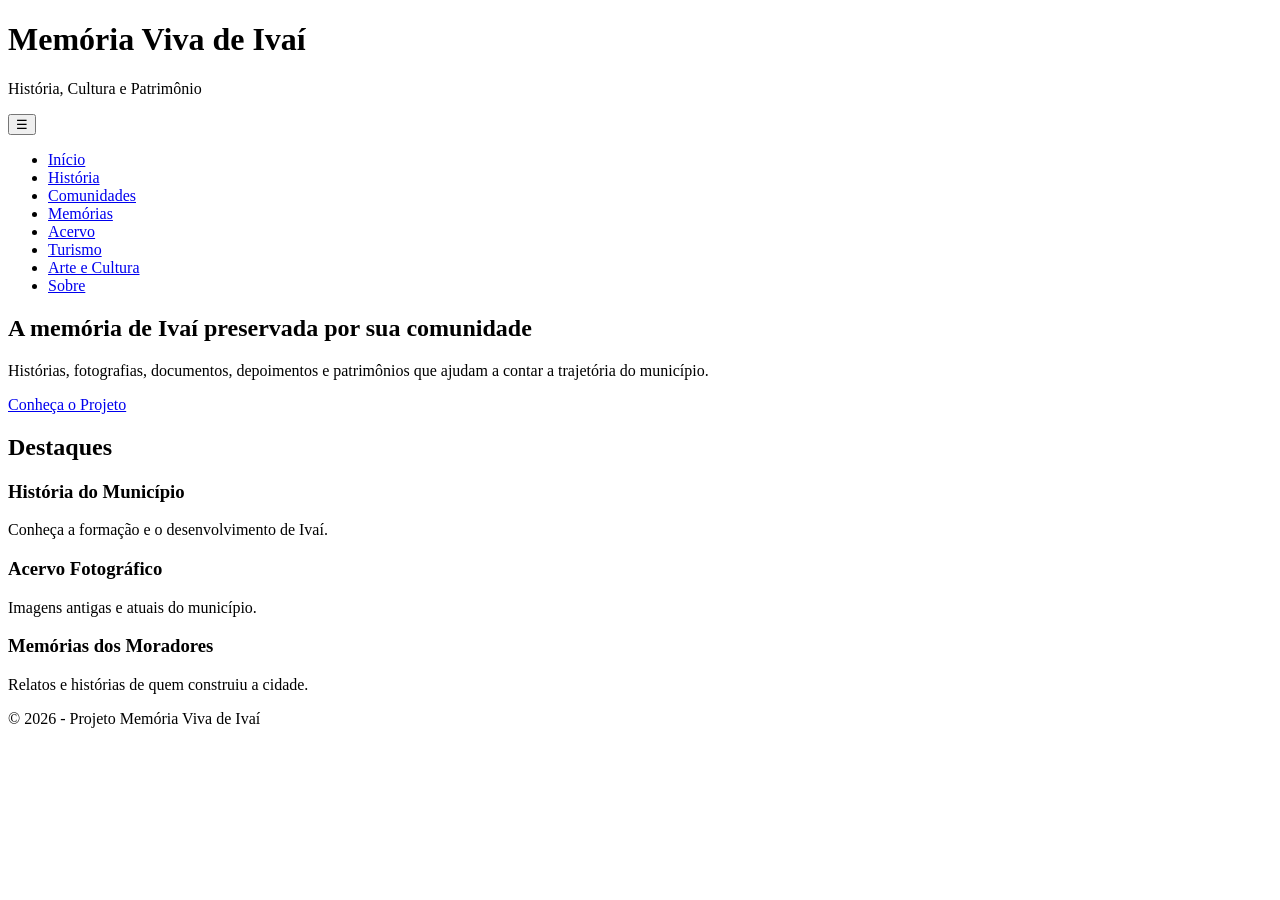
==== index.html @ f8ae531d "index" ====
<!DOCTYPE html>
<html lang="pt-BR">

<head>

    <meta charset="UTF-8">
    <meta name="viewport" content="width=device-width, initial-scale=1.0">

    <title>Memória Viva de Ivaí</title>

    <meta name="description"
        content="Portal colaborativo dedicado à história, memória, cultura e patrimônio do município de Ivaí - Paraná.">

    <link rel="stylesheet" href="css/style.css">

</head>

<body>

    <header>

        <div class="logo">
            <h1>Memória Viva de Ivaí</h1>
            <p>História, Cultura e Patrimônio</p>
        </div>

        <nav>

            <button id="menu-mobile">
                ☰
            </button>

            <ul id="menu">

                <li><a href="index.html">Início</a></li>

                <li><a href="historia.html">História</a></li>

                <li><a href="comunidades.html">Comunidades</a></li>

                <li><a href="memorias.html">Memórias</a></li>

                <li><a href="acervo.html">Acervo</a></li>

                <li><a href="turismo.html">Turismo</a></li>

                <li><a href="cultura.html">Arte e Cultura</a></li>

                <li><a href="sobre.html">Sobre</a></li>

            </ul>

        </nav>

    </header>

    <main>

        <section class="hero">

            <div class="hero-texto">

                <h2>A memória de Ivaí preservada por sua comunidade</h2>

                <p>
                    Histórias, fotografias, documentos,
                    depoimentos e patrimônios que ajudam a contar
                    a trajetória do município.
                </p>

                <a href="sobre.html" class="botao">
                    Conheça o Projeto
                </a>

            </div>

        </section>

        <section class="destaques">

            <h2>Destaques</h2>

            <div class="cards">

                <article class="card">

                    <h3>História do Município</h3>

                    <p>
                        Conheça a formação e o desenvolvimento de Ivaí.
                    </p>

                </article>

                <article class="card">

                    <h3>Acervo Fotográfico</h3>

                    <p>
                        Imagens antigas e atuais do município.
                    </p>

                </article>

                <article class="card">

                    <h3>Memórias dos Moradores</h3>

                    <p>
                        Relatos e histórias de quem construiu a cidade.
                    </p>

                </article>

            </div>

        </section>

    </main>

    <footer>

        <p>
            © 2026 - Projeto Memória Viva de Ivaí
        </p>

    </footer>

    <script src="js/main.js"></script>

</body>

</html>
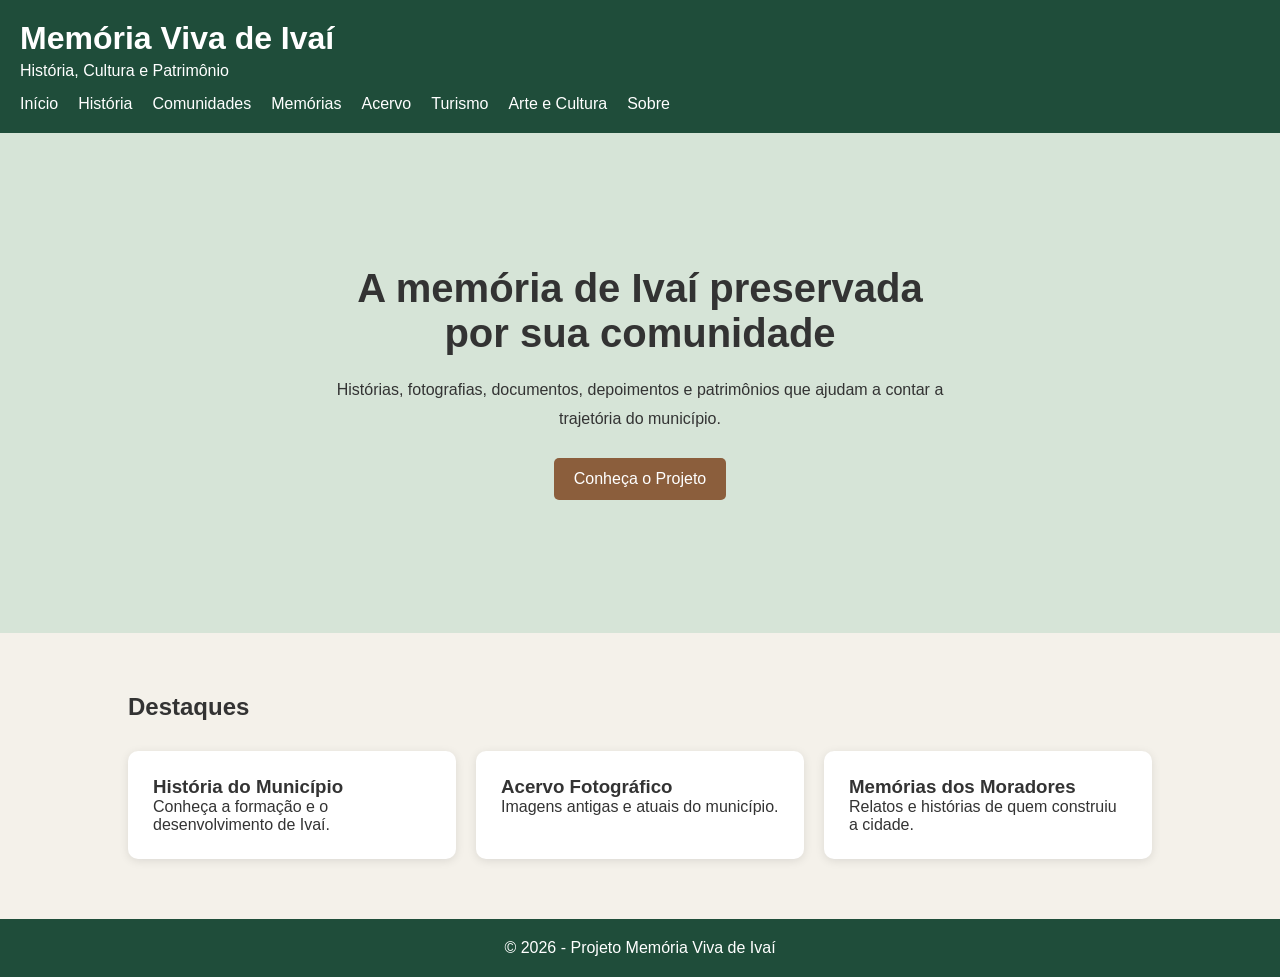
==== commit 3f8855e5: "css" ====
--- a/index.html
+++ b/index.html
@@ -11,7 +11,7 @@
     <meta name="description"
         content="Portal colaborativo dedicado à história, memória, cultura e patrimônio do município de Ivaí - Paraná.">
 
-    <link rel="stylesheet" href="css/style.css">
+    <link rel="stylesheet" href="style.css">
 
 </head>
 
--- a/style.css
+++ b/style.css
@@ -0,0 +1,127 @@
+*{
+    margin:0;
+    padding:0;
+    box-sizing:border-box;
+}
+
+body{
+    font-family:Arial, Helvetica, sans-serif;
+    background:#f4f1ea;
+    color:#333;
+}
+
+header{
+    background:#1f4d3a;
+    color:white;
+    padding:20px;
+}
+
+.logo h1{
+    margin-bottom:5px;
+}
+
+nav{
+    margin-top:15px;
+}
+
+#menu{
+    display:flex;
+    gap:20px;
+    list-style:none;
+}
+
+#menu a{
+    color:white;
+    text-decoration:none;
+}
+
+#menu a:hover{
+    text-decoration:underline;
+}
+
+#menu-mobile{
+    display:none;
+}
+
+.hero{
+    min-height:500px;
+
+    display:flex;
+    align-items:center;
+    justify-content:center;
+
+    text-align:center;
+
+    background:#d6e4d7;
+}
+
+.hero-texto{
+    max-width:700px;
+    padding:30px;
+}
+
+.hero h2{
+    font-size:2.5rem;
+    margin-bottom:20px;
+}
+
+.hero p{
+    line-height:1.8;
+}
+
+.botao{
+
+    display:inline-block;
+
+    margin-top:25px;
+
+    padding:12px 20px;
+
+    background:#8b5e3c;
+
+    color:white;
+
+    text-decoration:none;
+
+    border-radius:5px;
+}
+
+.destaques{
+    padding:60px 10%;
+}
+
+.destaques h2{
+    margin-bottom:30px;
+}
+
+.cards{
+    display:flex;
+    gap:20px;
+    flex-wrap:wrap;
+}
+
+.card{
+
+    flex:1;
+
+    min-width:250px;
+
+    background:white;
+
+    padding:25px;
+
+    border-radius:10px;
+
+    box-shadow:0 2px 10px rgba(0,0,0,0.1);
+}
+
+footer{
+
+    background:#1f4d3a;
+
+    color:white;
+
+    text-align:center;
+
+    padding:20px;
+}
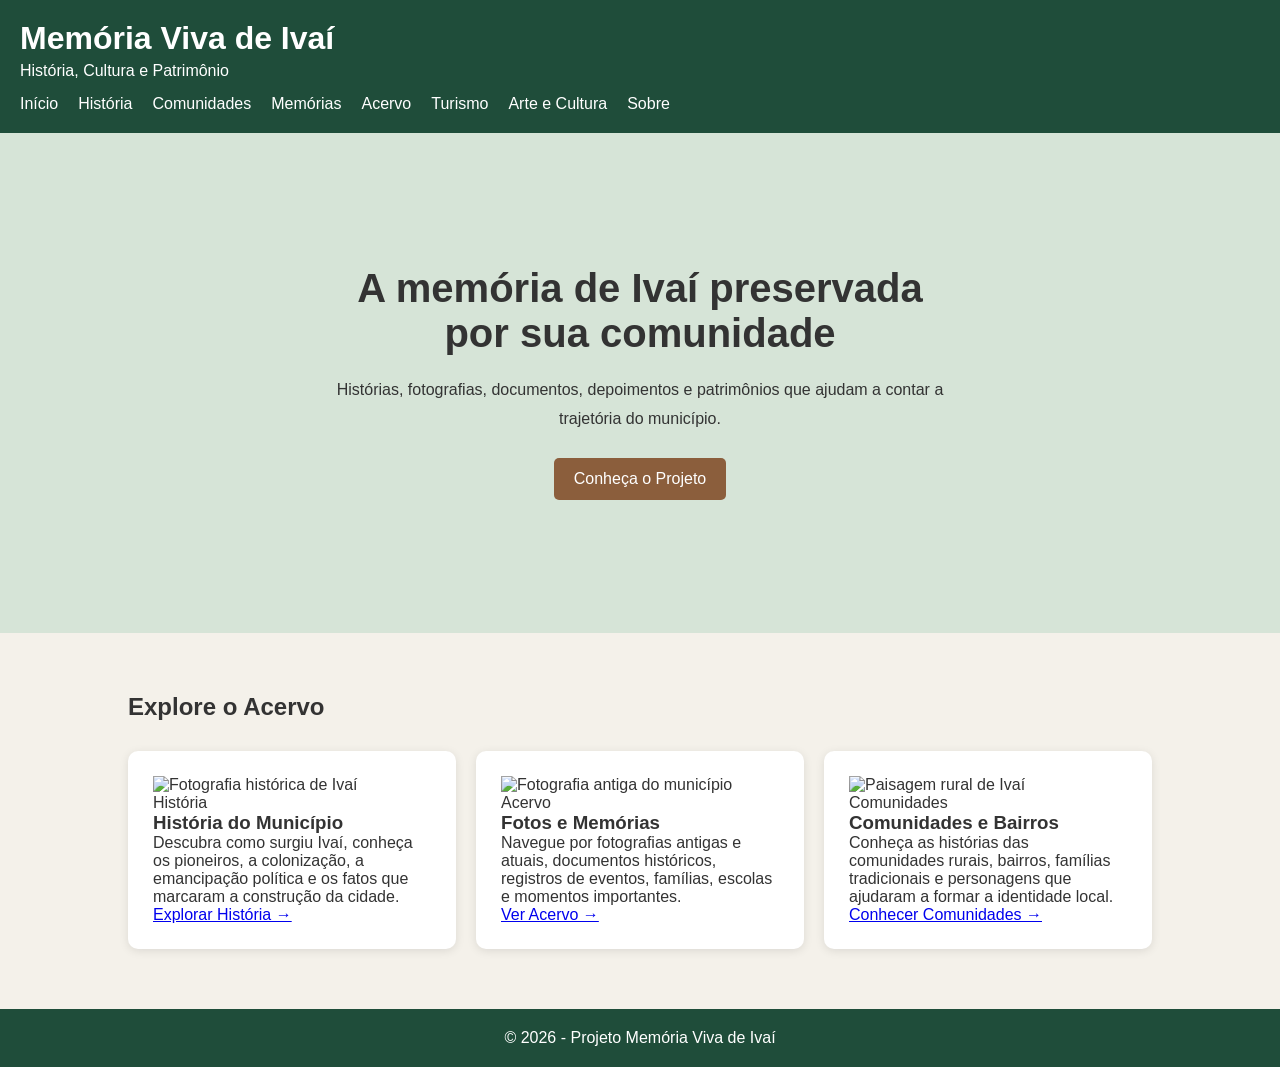
==== commit af3bb8bb: "artigos" ====
--- a/index.html
+++ b/index.html
@@ -78,37 +78,82 @@
 
         <section class="destaques">
 
-            <h2>Destaques</h2>
+            <h2>Explore o Acervo</h2>
 
             <div class="cards">
 
                 <article class="card">
 
-                    <h3>História do Município</h3>
+                    <img src="imagens/capa/historia.jpg"
+                        alt="Fotografia histórica de Ivaí">
 
-                    <p>
-                        Conheça a formação e o desenvolvimento de Ivaí.
-                    </p>
+                    <div class="card-conteudo">
+
+                        <span class="categoria">História</span>
+
+                        <h3>História do Município</h3>
+
+                        <p>
+                            Descubra como surgiu Ivaí, conheça os pioneiros,
+                            a colonização, a emancipação política e os fatos
+                            que marcaram a construção da cidade.
+                        </p>
+
+                        <a href="historia.html" class="botao-card">
+                            Explorar História →
+                        </a>
+
+                    </div>
 
                 </article>
 
                 <article class="card">
 
-                    <h3>Acervo Fotográfico</h3>
+                    <img src="imagens/capa/acervo.jpg"
+                        alt="Fotografia antiga do município">
 
-                    <p>
-                        Imagens antigas e atuais do município.
-                    </p>
+                    <div class="card-conteudo">
+
+                        <span class="categoria">Acervo</span>
+
+                        <h3>Fotos e Memórias</h3>
+
+                        <p>
+                            Navegue por fotografias antigas e atuais,
+                            documentos históricos, registros de eventos,
+                            famílias, escolas e momentos importantes.
+                        </p>
+
+                        <a href="acervo.html" class="botao-card">
+                            Ver Acervo →
+                        </a>
+
+                    </div>
 
                 </article>
 
                 <article class="card">
 
-                    <h3>Memórias dos Moradores</h3>
+                    <img src="imagens/capa/comunidades.jpg"
+                        alt="Paisagem rural de Ivaí">
 
-                    <p>
-                        Relatos e histórias de quem construiu a cidade.
-                    </p>
+                    <div class="card-conteudo">
+
+                        <span class="categoria">Comunidades</span>
+
+                        <h3>Comunidades e Bairros</h3>
+
+                        <p>
+                            Conheça as histórias das comunidades rurais,
+                            bairros, famílias tradicionais e personagens
+                            que ajudaram a formar a identidade local.
+                        </p>
+
+                        <a href="comunidades.html" class="botao-card">
+                            Conhecer Comunidades →
+                        </a>
+
+                    </div>
 
                 </article>
 
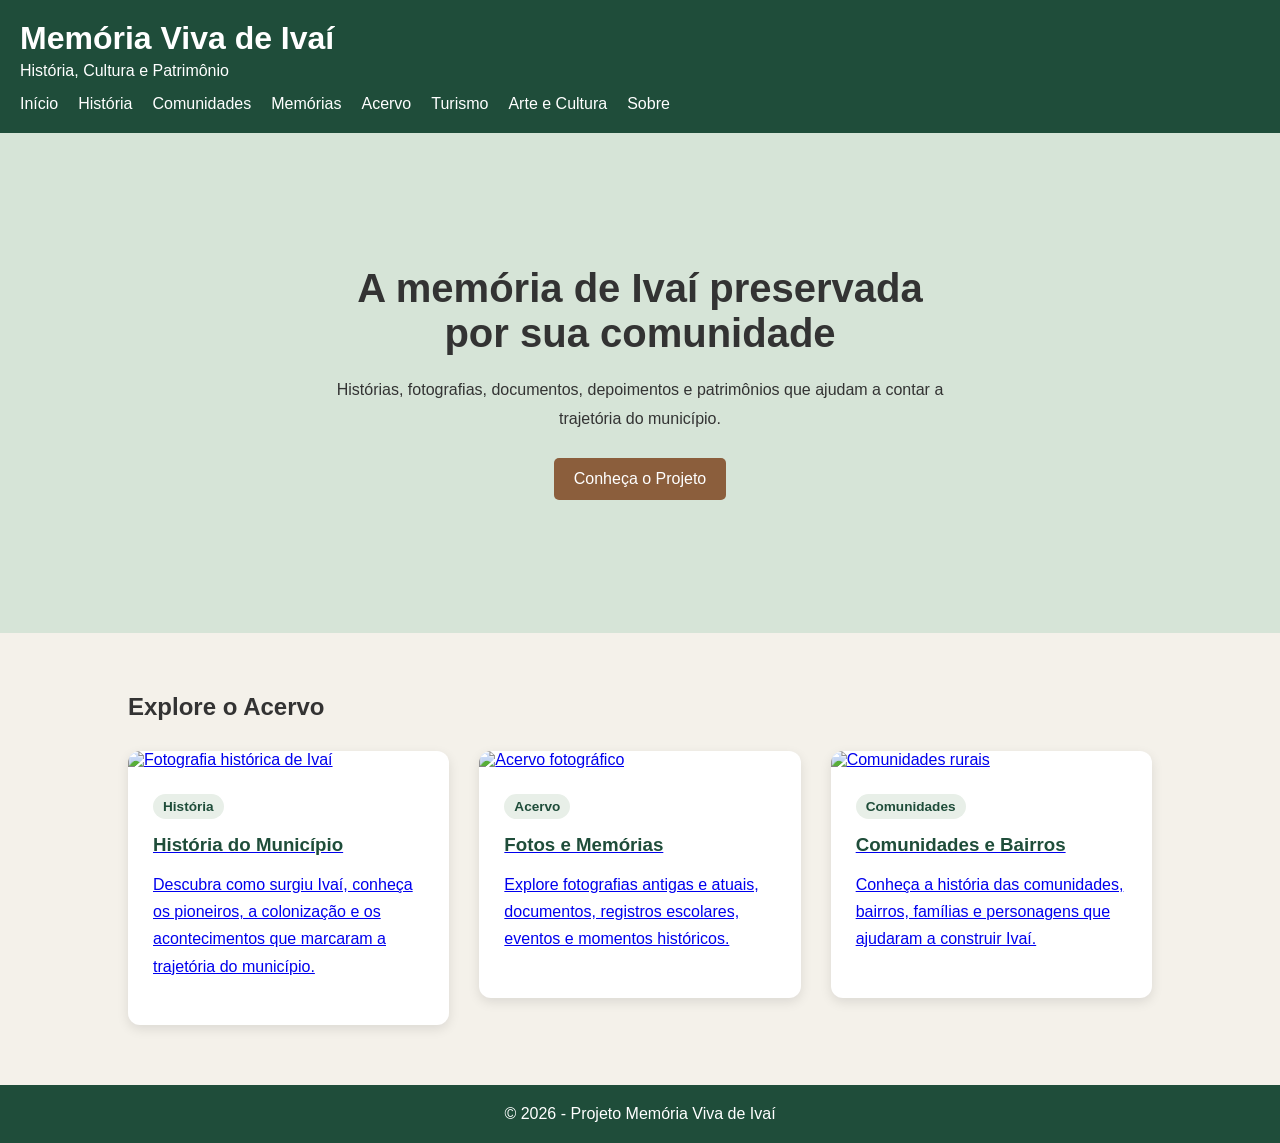
==== commit 6b877536: "sec" ====
--- a/index.html
+++ b/index.html
@@ -82,80 +82,80 @@
 
             <div class="cards">
 
-                <article class="card">
+                <a href="historia.html" class="card-link">
 
-                    <img src="imagens/capa/historia.jpg"
-                        alt="Fotografia histórica de Ivaí">
+                    <article class="card">
 
-                    <div class="card-conteudo">
+                        <img src="imagens/capa/historia.jpg"
+                            alt="Fotografia histórica de Ivaí">
 
-                        <span class="categoria">História</span>
+                        <div class="card-conteudo">
 
-                        <h3>História do Município</h3>
+                            <span class="categoria">História</span>
 
-                        <p>
-                            Descubra como surgiu Ivaí, conheça os pioneiros,
-                            a colonização, a emancipação política e os fatos
-                            que marcaram a construção da cidade.
-                        </p>
+                            <h3>História do Município</h3>
 
-                        <a href="historia.html" class="botao-card">
-                            Explorar História →
-                        </a>
+                            <p>
+                                Descubra como surgiu Ivaí, conheça os pioneiros,
+                                a colonização e os acontecimentos que marcaram
+                                a trajetória do município.
+                            </p>
 
-                    </div>
+                        </div>
 
-                </article>
+                    </article>
 
-                <article class="card">
+                </a>
 
-                    <img src="imagens/capa/acervo.jpg"
-                        alt="Fotografia antiga do município">
+                <a href="acervo.html" class="card-link">
 
-                    <div class="card-conteudo">
+                    <article class="card">
 
-                        <span class="categoria">Acervo</span>
+                        <img src="imagens/capa/acervo.jpg"
+                            alt="Acervo fotográfico">
 
-                        <h3>Fotos e Memórias</h3>
+                        <div class="card-conteudo">
 
-                        <p>
-                            Navegue por fotografias antigas e atuais,
-                            documentos históricos, registros de eventos,
-                            famílias, escolas e momentos importantes.
-                        </p>
+                            <span class="categoria">Acervo</span>
 
-                        <a href="acervo.html" class="botao-card">
-                            Ver Acervo →
-                        </a>
+                            <h3>Fotos e Memórias</h3>
 
-                    </div>
+                            <p>
+                                Explore fotografias antigas e atuais,
+                                documentos, registros escolares,
+                                eventos e momentos históricos.
+                            </p>
 
-                </article>
+                        </div>
 
-                <article class="card">
+                    </article>
 
-                    <img src="imagens/capa/comunidades.jpg"
-                        alt="Paisagem rural de Ivaí">
+                </a>
 
-                    <div class="card-conteudo">
+                <a href="comunidades.html" class="card-link">
 
-                        <span class="categoria">Comunidades</span>
+                    <article class="card">
 
-                        <h3>Comunidades e Bairros</h3>
+                        <img src="imagens/capa/comunidades.jpg"
+                            alt="Comunidades rurais">
 
-                        <p>
-                            Conheça as histórias das comunidades rurais,
-                            bairros, famílias tradicionais e personagens
-                            que ajudaram a formar a identidade local.
-                        </p>
+                        <div class="card-conteudo">
 
-                        <a href="comunidades.html" class="botao-card">
-                            Conhecer Comunidades →
-                        </a>
+                            <span class="categoria">Comunidades</span>
 
-                    </div>
+                            <h3>Comunidades e Bairros</h3>
 
-                </article>
+                            <p>
+                                Conheça a história das comunidades,
+                                bairros, famílias e personagens
+                                que ajudaram a construir Ivaí.
+                            </p>
+
+                        </div>
+
+                    </article>
+
+                </a>
 
             </div>
 
--- a/style.css
+++ b/style.css
@@ -95,24 +95,66 @@
 }
 
 .cards{
-    display:flex;
-    gap:20px;
-    flex-wrap:wrap;
+    display:grid;
+    grid-template-columns:repeat(auto-fit,minmax(320px,1fr));
+    gap:30px;
 }
 
 .card{
+    background:white;
+    border-radius:12px;
+    overflow:hidden;
+    box-shadow:0 4px 12px rgba(0,0,0,0.1);
+    transition:0.3s;
+}
 
-    flex:1;
+.card:hover{
+    transform:translateY(-5px);
+}
 
-    min-width:250px;
+.card img{
+    width:100%;
+    height:220px;
+    object-fit:cover;
+}
 
-    background:white;
+.card-conteudo{
+    padding:25px;
+}
 
-    padding:25px;
+.categoria{
+    display:inline-block;
+    background:#e8efe8;
+    color:#1f4d3a;
+    padding:5px 10px;
+    border-radius:20px;
+    font-size:0.85rem;
+    font-weight:bold;
+    margin-bottom:15px;
+}
 
-    border-radius:10px;
+.card h3{
+    margin-bottom:15px;
+    color:#1f4d3a;
+}
 
-    box-shadow:0 2px 10px rgba(0,0,0,0.1);
+.card p{
+    line-height:1.7;
+    margin-bottom:20px;
+}
+
+.botao-card{
+    display:inline-block;
+    text-decoration:none;
+    color:white;
+    background:#1f4d3a;
+    padding:10px 18px;
+    border-radius:5px;
+    transition:0.3s;
+}
+
+.botao-card:hover{
+    background:#16382b;
 }
 
 footer{
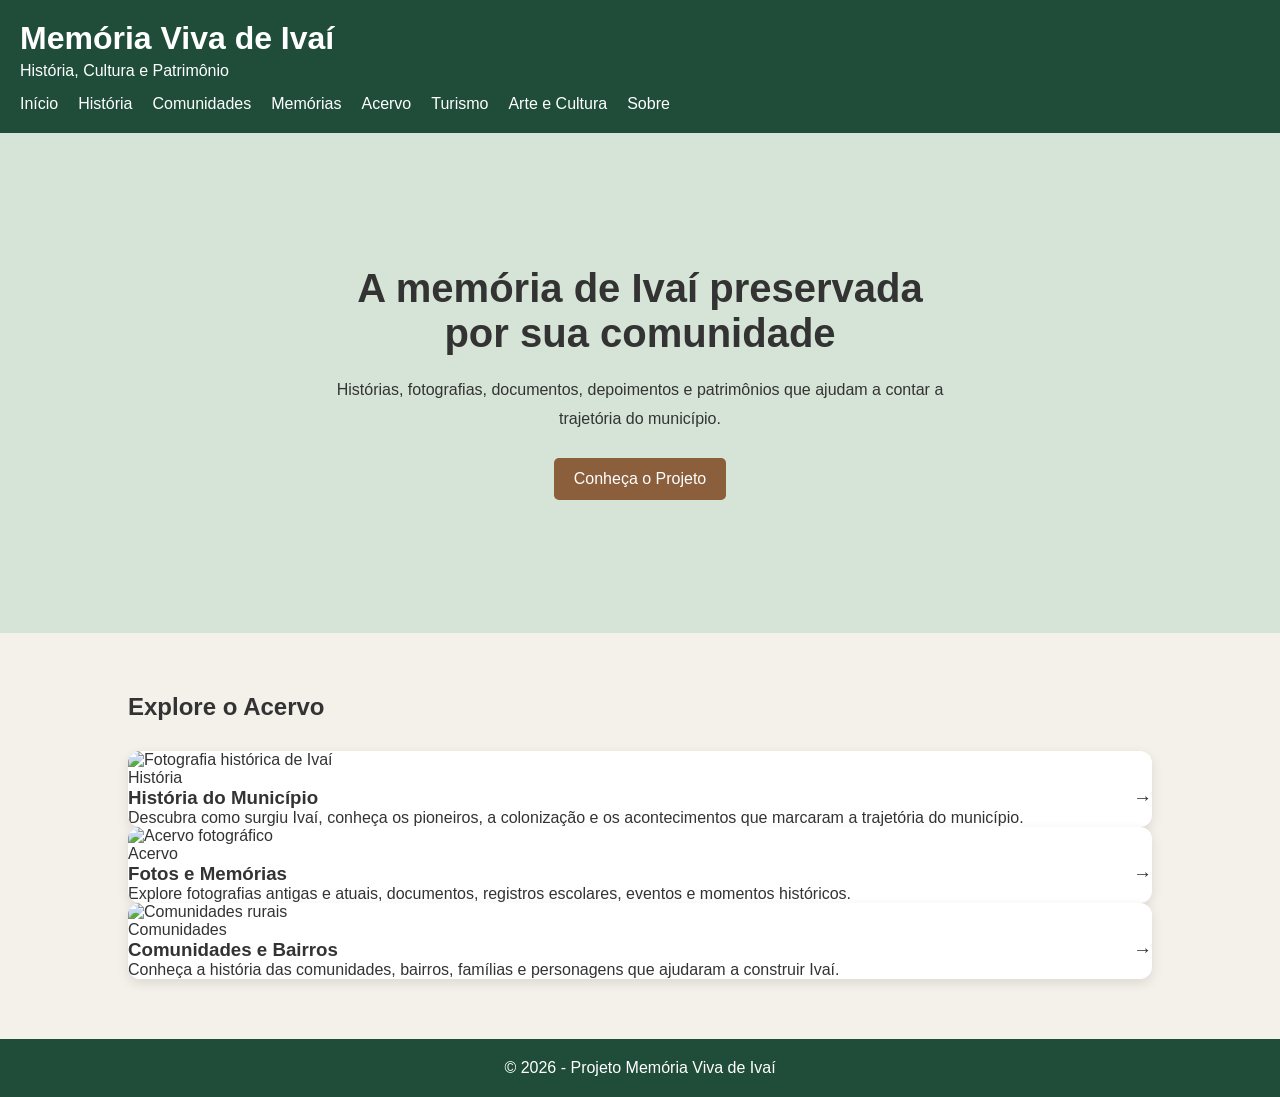
==== commit e27a7cc3: "seta" ====
--- a/index.html
+++ b/index.html
@@ -93,7 +93,10 @@
 
                             <span class="categoria">História</span>
 
-                            <h3>História do Município</h3>
+                            <h3>
+                                História do Município
+                                <span class="seta">→</span>
+                            </h3>
 
                             <p>
                                 Descubra como surgiu Ivaí, conheça os pioneiros,
@@ -118,7 +121,10 @@
 
                             <span class="categoria">Acervo</span>
 
-                            <h3>Fotos e Memórias</h3>
+                            <h3>
+                                Fotos e Memórias
+                                <span class="seta">→</span>
+                            </h3>
 
                             <p>
                                 Explore fotografias antigas e atuais,
@@ -143,7 +149,10 @@
 
                             <span class="categoria">Comunidades</span>
 
-                            <h3>Comunidades e Bairros</h3>
+                            <h3>
+                                Comunidades e Bairros
+                                <span class="seta">→</span>
+                            </h3>
 
                             <p>
                                 Conheça a história das comunidades,
--- a/style.css
+++ b/style.css
@@ -94,67 +94,38 @@
     margin-bottom:30px;
 }
 
-.cards{
-    display:grid;
-    grid-template-columns:repeat(auto-fit,minmax(320px,1fr));
-    gap:30px;
+.card-link{
+    text-decoration:none;
+    color:inherit;
+    display:block;
 }
 
 .card{
+    height:100%;
     background:white;
     border-radius:12px;
     overflow:hidden;
     box-shadow:0 4px 12px rgba(0,0,0,0.1);
+    transition:all 0.3s ease;
+    cursor:pointer;
+}
+
+.card:hover{
+    transform:translateY(-8px);
+    box-shadow:0 8px 24px rgba(0,0,0,0.15);
+}
+
+.card-link:focus .card{
+    outline:3px solid #1f4d3a;
+}
+
+.seta{
+    float:right;
     transition:0.3s;
 }
 
-.card:hover{
-    transform:translateY(-5px);
-}
-
-.card img{
-    width:100%;
-    height:220px;
-    object-fit:cover;
-}
-
-.card-conteudo{
-    padding:25px;
-}
-
-.categoria{
-    display:inline-block;
-    background:#e8efe8;
-    color:#1f4d3a;
-    padding:5px 10px;
-    border-radius:20px;
-    font-size:0.85rem;
-    font-weight:bold;
-    margin-bottom:15px;
-}
-
-.card h3{
-    margin-bottom:15px;
-    color:#1f4d3a;
-}
-
-.card p{
-    line-height:1.7;
-    margin-bottom:20px;
-}
-
-.botao-card{
-    display:inline-block;
-    text-decoration:none;
-    color:white;
-    background:#1f4d3a;
-    padding:10px 18px;
-    border-radius:5px;
-    transition:0.3s;
-}
-
-.botao-card:hover{
-    background:#16382b;
+.card:hover .seta{
+    transform:translateX(6px);
 }
 
 footer{
